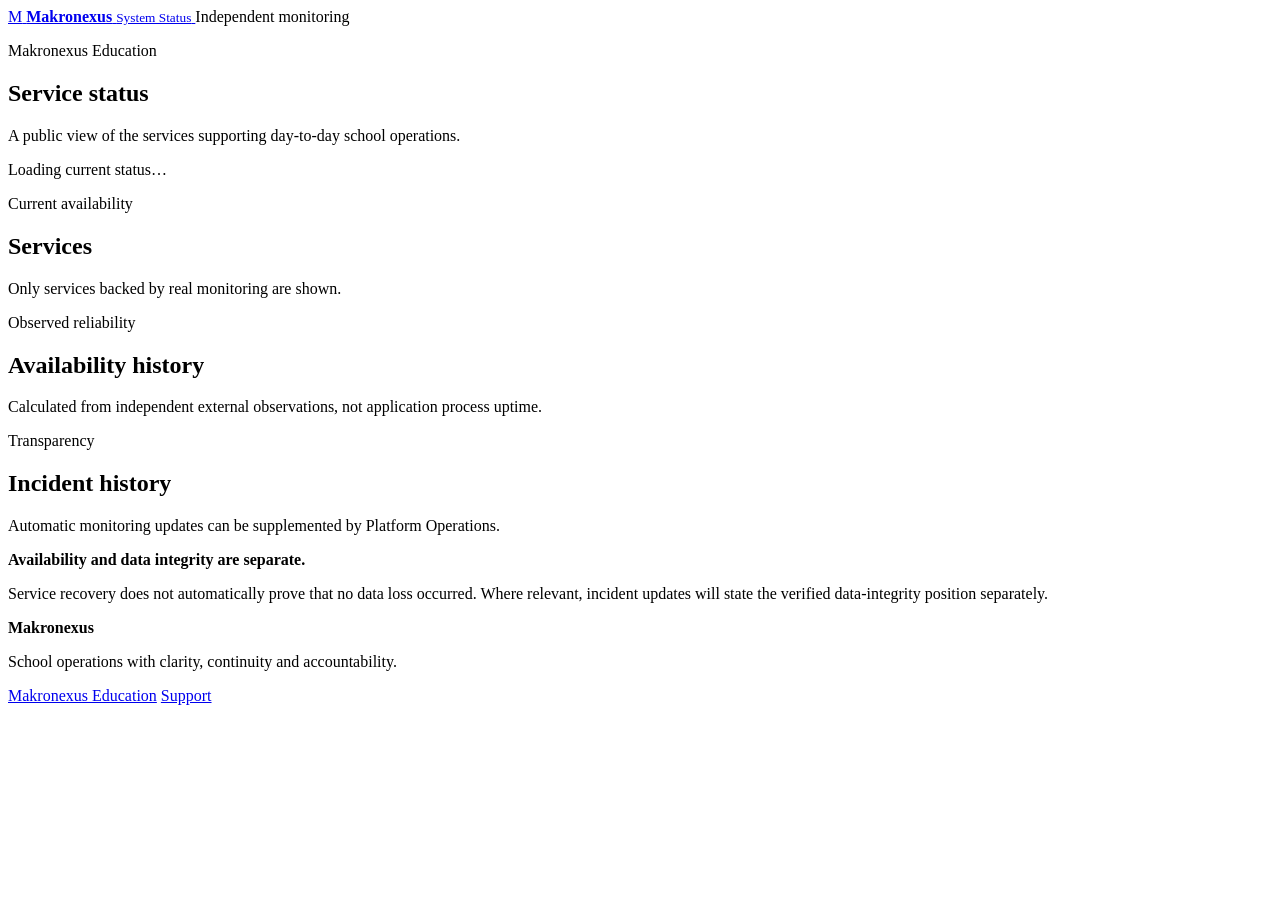
==== index.html @ 0be182cc "chore(pages): publish index.html" ====
<!doctype html>
<html lang="en">
  <head>
    <meta charset="utf-8" />
    <meta name="viewport" content="width=device-width, initial-scale=1" />
    <meta name="color-scheme" content="light" />
    <meta name="theme-color" content="#07111f" />
    <meta name="description" content="Independent service status for Makronexus Education." />
    <title>Makronexus Status</title>
    <link rel="icon" href="./favicon.svg" type="image/svg+xml" />
    <link rel="stylesheet" href="./assets/styles.css" />
  </head>
  <body>
    <header class="site-header">
      <div class="shell header-inner">
        <a class="brand" href="https://www.makronexus.com" rel="noreferrer">
          <span class="brand-mark" aria-hidden="true">M</span>
          <span>
            <strong>Makronexus</strong>
            <small>System Status</small>
          </span>
        </a>
        <span class="independent-badge">Independent monitoring</span>
      </div>
    </header>

    <main class="shell main-content">
      <section class="hero" aria-labelledby="status-heading">
        <div>
          <p class="eyebrow">Makronexus Education</p>
          <h1 id="status-heading">Service status</h1>
          <p class="lead">A public view of the services supporting day-to-day school operations.</p>
        </div>
        <div id="last-checked" class="last-checked" aria-live="polite">Loading current status…</div>
      </section>

      <section id="overall" class="overall-panel" aria-live="polite">
        <div class="skeleton-line wide"></div>
        <div class="skeleton-line"></div>
      </section>

      <section class="section" aria-labelledby="components-heading">
        <div class="section-heading">
          <div>
            <p class="eyebrow">Current availability</p>
            <h2 id="components-heading">Services</h2>
          </div>
          <p>Only services backed by real monitoring are shown.</p>
        </div>
        <div id="components" class="component-list" aria-live="polite"></div>
      </section>

      <section class="section" aria-labelledby="reliability-heading">
        <div class="section-heading">
          <div>
            <p class="eyebrow">Observed reliability</p>
            <h2 id="reliability-heading">Availability history</h2>
          </div>
          <p>Calculated from independent external observations, not application process uptime.</p>
        </div>
        <div id="uptime" class="uptime-grid"></div>
      </section>

      <section id="maintenance-section" class="section" aria-labelledby="maintenance-heading" hidden>
        <div class="section-heading">
          <div>
            <p class="eyebrow">Planned work</p>
            <h2 id="maintenance-heading">Scheduled maintenance</h2>
          </div>
        </div>
        <div id="maintenance" class="timeline"></div>
      </section>

      <section class="section" aria-labelledby="incidents-heading">
        <div class="section-heading">
          <div>
            <p class="eyebrow">Transparency</p>
            <h2 id="incidents-heading">Incident history</h2>
          </div>
          <p>Automatic monitoring updates can be supplemented by Platform Operations.</p>
        </div>
        <div id="incidents" class="timeline" aria-live="polite"></div>
      </section>

      <aside class="integrity-note">
        <strong>Availability and data integrity are separate.</strong>
        <p>Service recovery does not automatically prove that no data loss occurred. Where relevant, incident updates will state the verified data-integrity position separately.</p>
      </aside>
    </main>

    <footer class="site-footer">
      <div class="shell footer-inner">
        <div>
          <strong>Makronexus</strong>
          <p>School operations with clarity, continuity and accountability.</p>
        </div>
        <div class="footer-links">
          <a href="https://education.makronexus.com">Makronexus Education</a>
          <a href="mailto:support@makronexus.com">Support</a>
        </div>
      </div>
    </footer>

    <noscript>This status page requires JavaScript to load the latest monitoring data.</noscript>
    <script src="./assets/app.js" defer></script>
  </body>
</html>
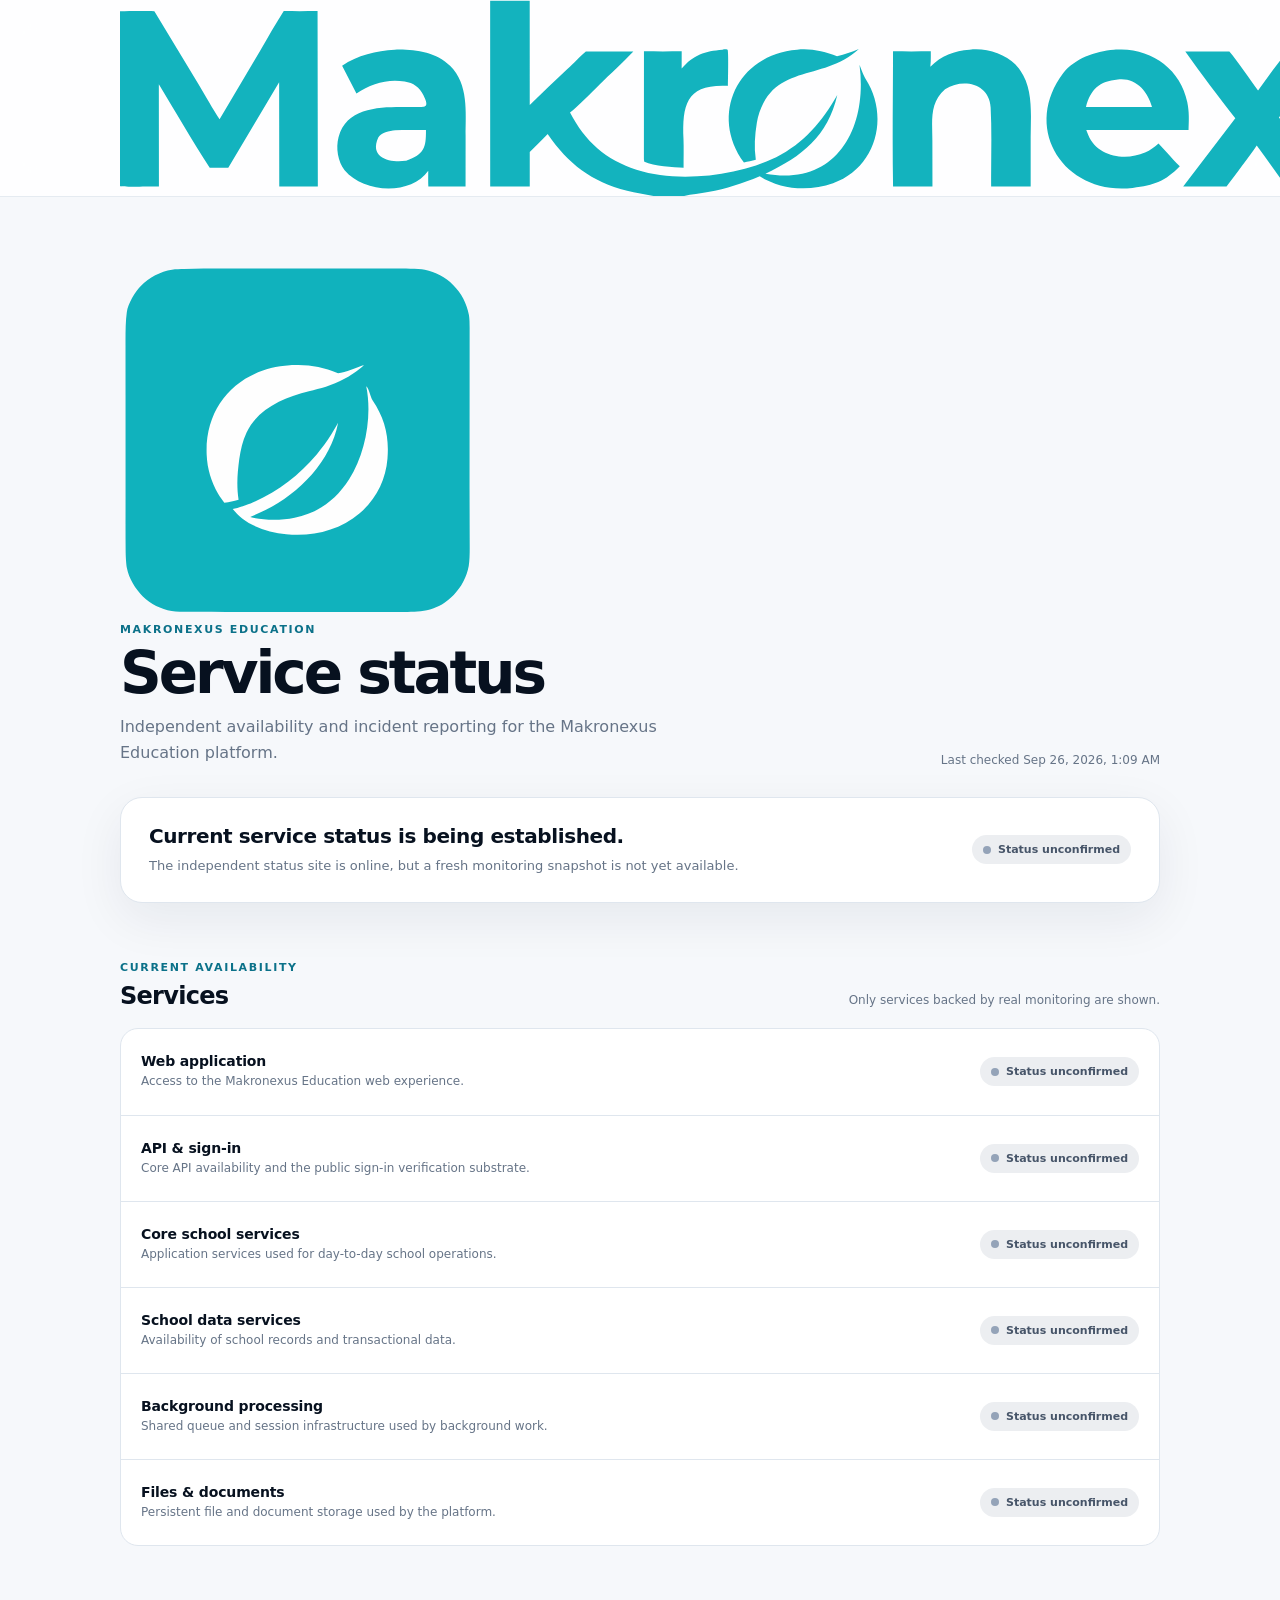
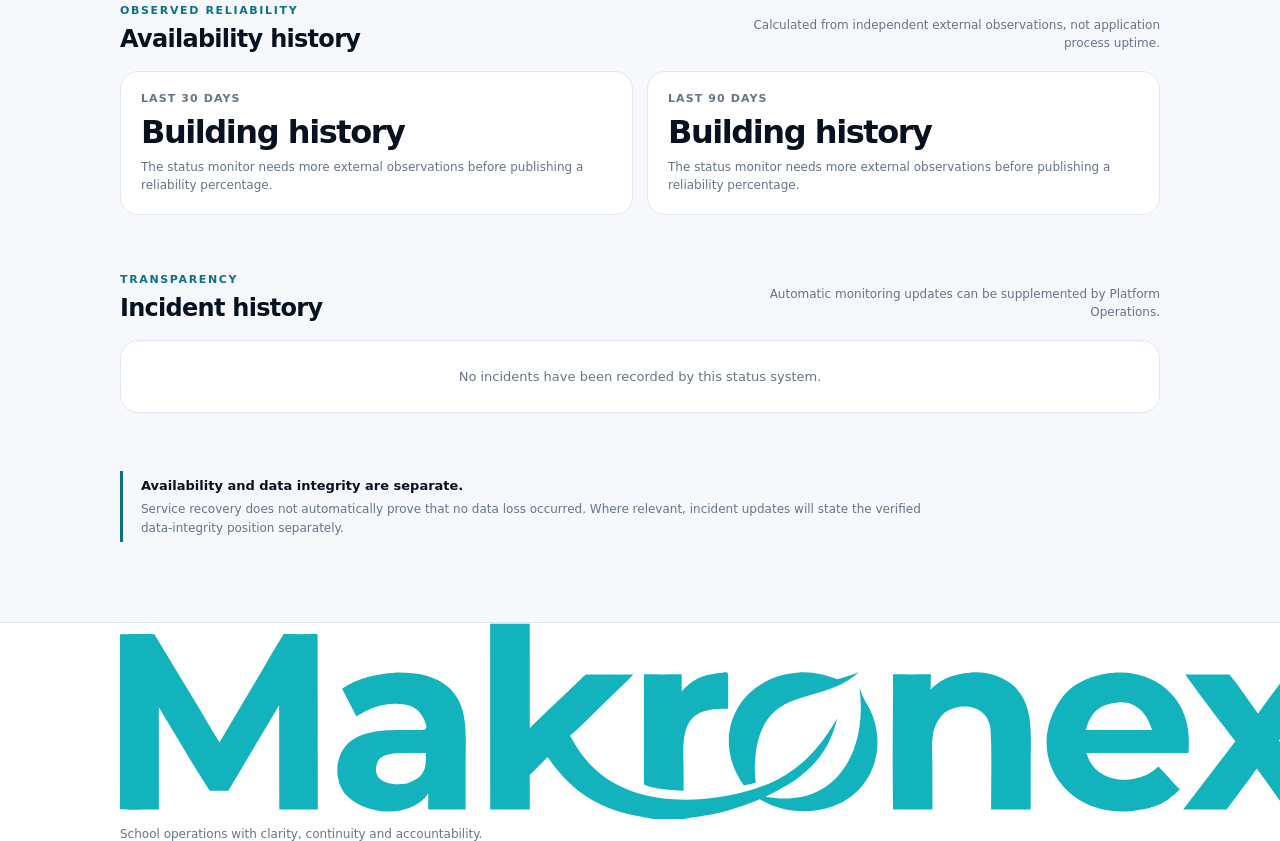
==== commit 90e5ea4c: "brand: apply canonical Makronexus identity to status page" ====
--- a/index.html
+++ b/index.html
@@ -7,29 +7,30 @@
     <meta name="theme-color" content="#07111f" />
     <meta name="description" content="Independent service status for Makronexus Education." />
     <title>Makronexus Status</title>
-    <link rel="icon" href="./favicon.svg" type="image/svg+xml" />
+    <link rel="icon" href="./assets/mn-logo.svg" type="image/svg+xml" />
     <link rel="stylesheet" href="./assets/styles.css" />
   </head>
   <body>
     <header class="site-header">
       <div class="shell header-inner">
-        <a class="brand" href="https://www.makronexus.com" rel="noreferrer">
-          <span class="brand-mark" aria-hidden="true">M</span>
-          <span>
-            <strong>Makronexus</strong>
-            <small>System Status</small>
-          </span>
+        <a class="brand" href="https://www.makronexus.com" rel="noreferrer" aria-label="Makronexus">
+          <img class="brand-wordmark" src="./assets/mn-wordmark.svg" alt="Makronexus" />
+          <span class="brand-divider" aria-hidden="true"></span>
+          <span class="brand-product">System Status</span>
         </a>
-        <span class="independent-badge">Independent monitoring</span>
+        <span class="independent-badge"><span class="independent-dot" aria-hidden="true"></span>Independent monitoring</span>
       </div>
     </header>
 
     <main class="shell main-content">
       <section class="hero" aria-labelledby="status-heading">
-        <div>
-          <p class="eyebrow">Makronexus Education</p>
+        <div class="hero-copy">
+          <div class="hero-brandline">
+            <img class="hero-mark" src="./assets/mn-logo.svg" alt="" aria-hidden="true" />
+            <p class="eyebrow">Makronexus Education</p>
+          </div>
           <h1 id="status-heading">Service status</h1>
-          <p class="lead">A public view of the services supporting day-to-day school operations.</p>
+          <p class="lead">Independent availability and incident reporting for the Makronexus Education platform.</p>
         </div>
         <div id="last-checked" class="last-checked" aria-live="polite">Loading current status…</div>
       </section>
@@ -90,8 +91,8 @@
 
     <footer class="site-footer">
       <div class="shell footer-inner">
-        <div>
-          <strong>Makronexus</strong>
+        <div class="footer-brand">
+          <img class="footer-wordmark" src="./assets/mn-wordmark.svg" alt="Makronexus" />
           <p>School operations with clarity, continuity and accountability.</p>
         </div>
         <div class="footer-links">
--- a/assets/styles.css
+++ b/assets/styles.css
@@ -0,0 +1,105 @@
+:root {
+  --ink: #07111f;
+  --muted: #667487;
+  --line: #dfe6ee;
+  --surface: #ffffff;
+  --page: #f6f8fb;
+  --green: #087f5b;
+  --green-bg: #e9f8f2;
+  --amber: #9a5b06;
+  --amber-bg: #fff5df;
+  --red: #b4233c;
+  --red-bg: #ffebef;
+  --blue: #0b7189;
+  --blue-bg: #e9f7fa;
+  --shadow: 0 16px 50px rgba(19, 35, 56, 0.07);
+}
+* { box-sizing: border-box; }
+html { background: var(--page); }
+body {
+  margin: 0; min-height: 100vh; background: var(--page); color: var(--ink);
+  font-family: Inter, ui-sans-serif, system-ui, -apple-system, BlinkMacSystemFont, "Segoe UI", sans-serif;
+  -webkit-font-smoothing: antialiased;
+}
+a { color: inherit; }
+.shell { width: min(100% - 40px, 1040px); margin-inline: auto; }
+.site-header { border-bottom: 1px solid rgba(223, 230, 238, 0.8); background: rgba(255,255,255,.86); backdrop-filter: blur(18px); }
+.header-inner { min-height: 70px; display: flex; align-items: center; justify-content: space-between; gap: 20px; }
+.brand { display: inline-flex; align-items: center; gap: 11px; text-decoration: none; }
+.brand-mark { width: 34px; height: 34px; border-radius: 10px; display: grid; place-items: center; background: var(--ink); color: white; font-weight: 800; letter-spacing: -.04em; }
+.brand strong { display: block; font-size: 14px; letter-spacing: -.01em; }
+.brand small { display: block; margin-top: 1px; color: var(--muted); font-size: 11px; }
+.independent-badge { border: 1px solid var(--line); border-radius: 999px; padding: 7px 10px; color: var(--muted); background: white; font-size: 11px; font-weight: 700; }
+.main-content { padding-block: 64px 80px; }
+.hero { display: flex; align-items: end; justify-content: space-between; gap: 40px; margin-bottom: 30px; }
+.eyebrow { margin: 0 0 8px; color: var(--blue); font-size: 11px; font-weight: 800; letter-spacing: .15em; text-transform: uppercase; }
+h1, h2, h3, p { margin-top: 0; }
+h1 { margin-bottom: 12px; font-size: clamp(38px, 6vw, 58px); line-height: 1; letter-spacing: -.052em; }
+h2 { margin-bottom: 0; font-size: 24px; letter-spacing: -.03em; }
+.lead { max-width: 610px; margin-bottom: 0; color: var(--muted); font-size: 16px; line-height: 1.65; }
+.last-checked { color: var(--muted); font-size: 12px; white-space: nowrap; }
+.overall-panel { border: 1px solid var(--line); border-radius: 22px; padding: 26px 28px; background: var(--surface); box-shadow: var(--shadow); }
+.overall-row { display: flex; align-items: center; justify-content: space-between; gap: 24px; }
+.overall-title { display: flex; align-items: center; gap: 12px; font-size: 20px; font-weight: 760; letter-spacing: -.02em; }
+.overall-panel p { margin: 8px 0 0; color: var(--muted); line-height: 1.55; font-size: 13px; }
+.status-pill { display: inline-flex; align-items: center; gap: 7px; border-radius: 999px; padding: 8px 11px; font-size: 11px; font-weight: 800; white-space: nowrap; }
+.status-dot { width: 8px; height: 8px; border-radius: 50%; background: currentColor; }
+.status-operational { color: var(--green); background: var(--green-bg); }
+.status-degraded { color: var(--amber); background: var(--amber-bg); }
+.status-outage { color: var(--red); background: var(--red-bg); }
+.status-maintenance { color: var(--blue); background: var(--blue-bg); }
+.section { padding-top: 58px; }
+.section-heading { display: flex; align-items: end; justify-content: space-between; gap: 30px; margin-bottom: 18px; }
+.section-heading > p { max-width: 430px; margin: 0; color: var(--muted); font-size: 12px; line-height: 1.55; text-align: right; }
+.component-list { border: 1px solid var(--line); border-radius: 18px; overflow: hidden; background: var(--surface); }
+.component { display: grid; grid-template-columns: 1fr auto; align-items: center; gap: 20px; min-height: 86px; padding: 17px 20px; border-top: 1px solid var(--line); }
+.component:first-child { border-top: 0; }
+.component h3 { margin-bottom: 4px; font-size: 14px; letter-spacing: -.01em; }
+.component p { margin: 0; color: var(--muted); font-size: 12px; line-height: 1.45; }
+.uptime-grid { display: grid; grid-template-columns: repeat(2, minmax(0, 1fr)); gap: 14px; }
+.uptime-card { border: 1px solid var(--line); border-radius: 18px; padding: 20px; background: var(--surface); }
+.uptime-card .period { color: var(--muted); font-size: 11px; font-weight: 700; text-transform: uppercase; letter-spacing: .1em; }
+.uptime-value { margin-top: 8px; font-size: 32px; font-weight: 790; letter-spacing: -.045em; }
+.uptime-card p { margin: 7px 0 0; color: var(--muted); font-size: 12px; line-height: 1.5; }
+.timeline { border: 1px solid var(--line); border-radius: 18px; overflow: hidden; background: var(--surface); }
+.timeline-item { padding: 20px; border-top: 1px solid var(--line); }
+.timeline-item:first-child { border-top: 0; }
+.timeline-top { display: flex; justify-content: space-between; gap: 20px; }
+.timeline-item h3 { margin: 0; font-size: 14px; }
+.timeline-meta { color: var(--muted); font-size: 11px; white-space: nowrap; }
+.timeline-item > p { margin: 8px 0 0; color: var(--muted); font-size: 12px; line-height: 1.55; }
+.incident-updates { margin: 13px 0 0; padding-left: 18px; color: var(--muted); font-size: 12px; line-height: 1.55; }
+.incident-updates li + li { margin-top: 7px; }
+.empty { padding: 28px 20px; color: var(--muted); font-size: 13px; text-align: center; }
+.integrity-note { margin-top: 58px; border-left: 3px solid var(--blue); padding: 4px 0 4px 18px; }
+.integrity-note strong { font-size: 13px; }
+.integrity-note p { max-width: 780px; margin: 6px 0 0; color: var(--muted); font-size: 12px; line-height: 1.6; }
+.site-footer { border-top: 1px solid var(--line); background: white; }
+.footer-inner { min-height: 120px; display: flex; align-items: center; justify-content: space-between; gap: 30px; }
+.footer-inner strong { font-size: 14px; }
+.footer-inner p { margin: 4px 0 0; color: var(--muted); font-size: 12px; }
+.footer-links { display: flex; gap: 18px; }
+.footer-links a { color: var(--muted); font-size: 12px; font-weight: 650; text-decoration: none; }
+.footer-links a:hover { color: var(--ink); }
+.skeleton-line { width: 44%; height: 14px; border-radius: 7px; background: #edf1f5; }
+.skeleton-line.wide { width: 72%; height: 20px; margin-bottom: 12px; }
+.error-panel { border-color: #f0bbc6; background: #fff8f9; }
+
+@media (max-width: 720px) {
+  .shell { width: min(100% - 28px, 1040px); }
+  .independent-badge { display: none; }
+  .main-content { padding-block: 42px 60px; }
+  .hero, .section-heading, .overall-row, .footer-inner { align-items: flex-start; flex-direction: column; }
+  .last-checked { white-space: normal; }
+  .section-heading > p { text-align: left; }
+  .uptime-grid { grid-template-columns: 1fr; }
+  .component { grid-template-columns: 1fr; gap: 11px; }
+  .footer-inner { padding-block: 30px; }
+}
+
+@media (prefers-reduced-motion: reduce) {
+  *, *::before, *::after { scroll-behavior: auto !important; transition: none !important; }
+}
+
+.status-unknown { background: rgba(100,116,139,.12); color: #475569; }
+.status-unknown .status-dot { background: #94a3b8; }
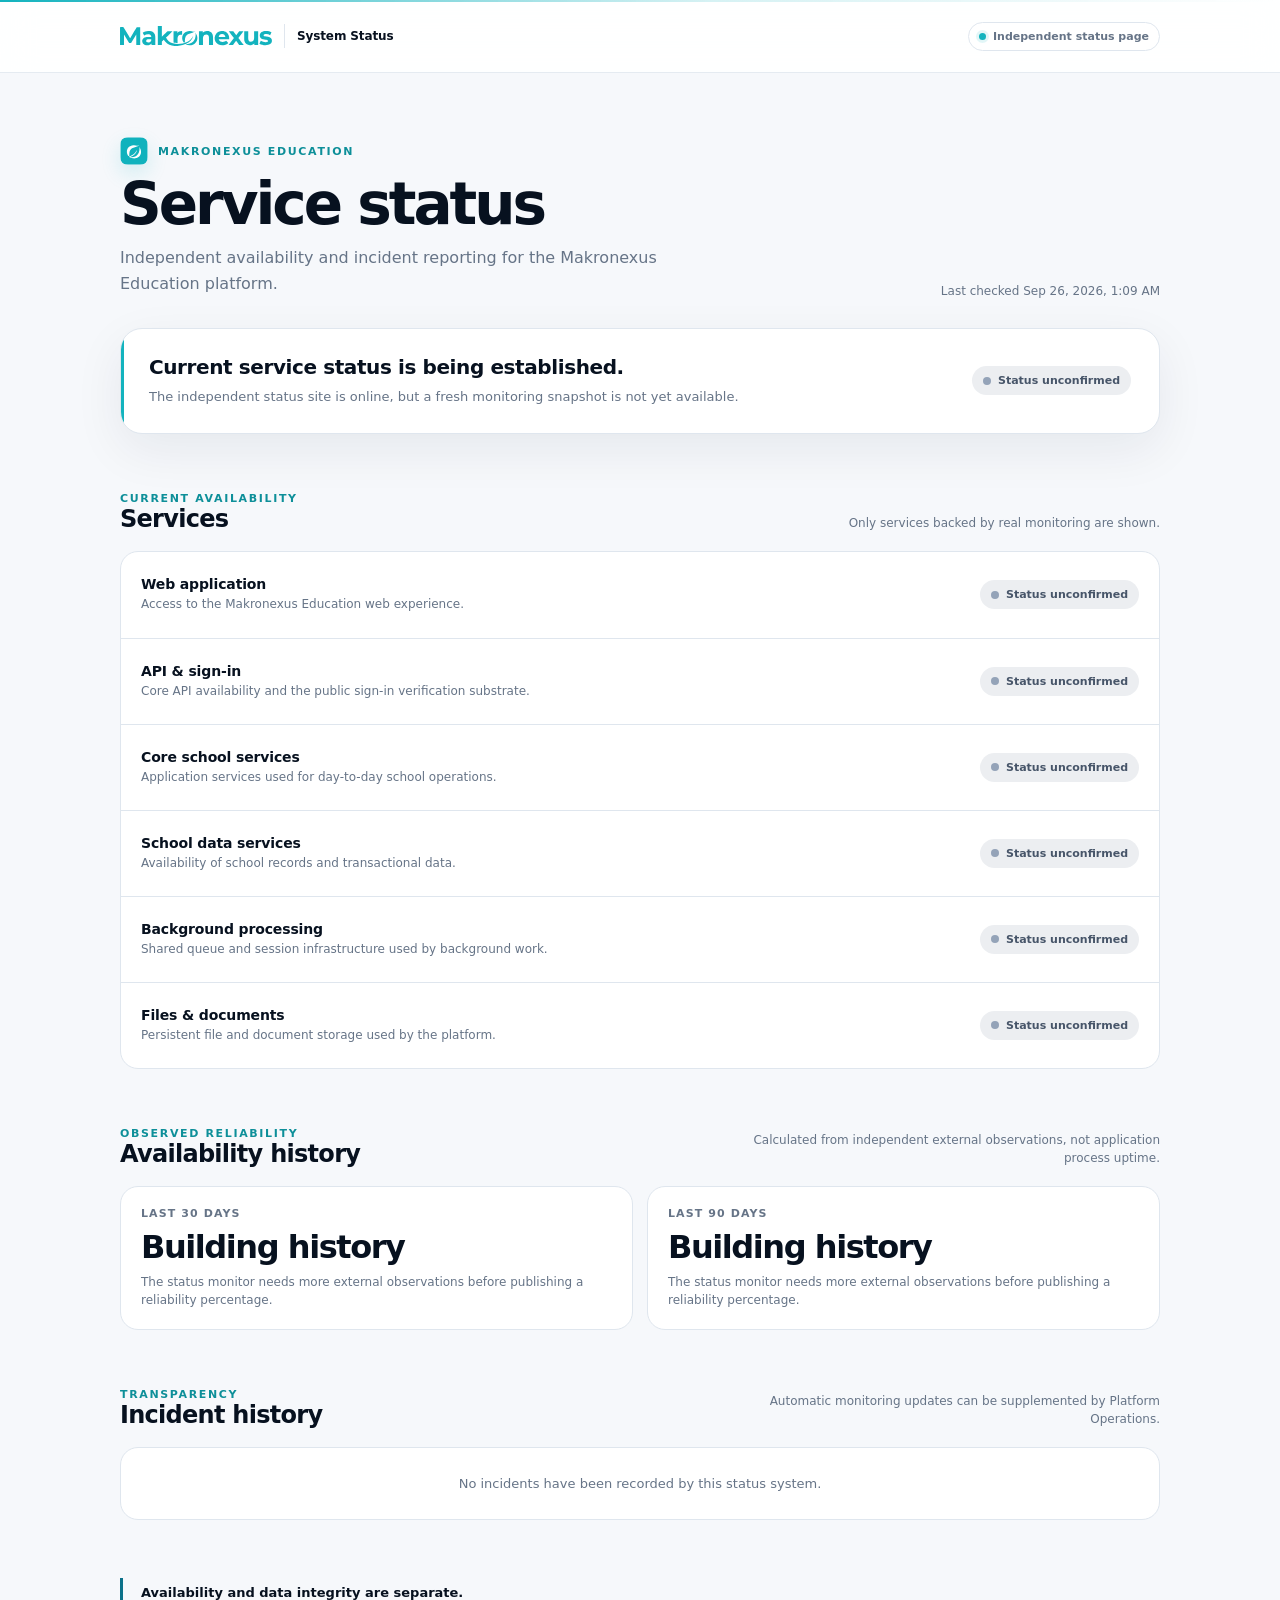
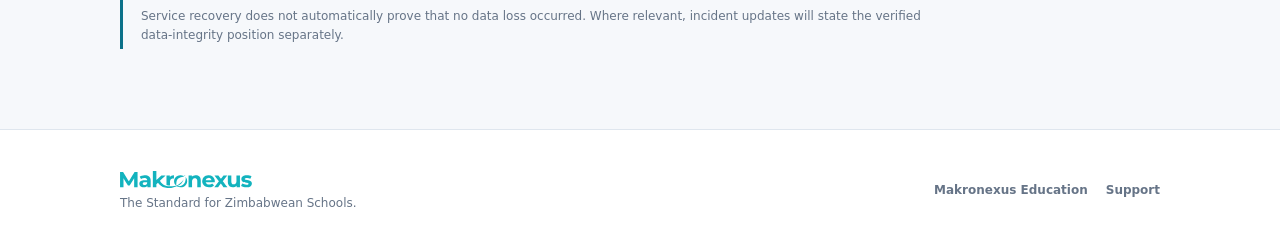
==== commit f452650d: "brand: refine status identity copy" ====
--- a/index.html
+++ b/index.html
@@ -18,7 +18,7 @@
           <span class="brand-divider" aria-hidden="true"></span>
           <span class="brand-product">System Status</span>
         </a>
-        <span class="independent-badge"><span class="independent-dot" aria-hidden="true"></span>Independent monitoring</span>
+        <span class="independent-badge"><span class="independent-dot" aria-hidden="true"></span>Independent status page</span>
       </div>
     </header>
 
@@ -93,7 +93,7 @@
       <div class="shell footer-inner">
         <div class="footer-brand">
           <img class="footer-wordmark" src="./assets/mn-wordmark.svg" alt="Makronexus" />
-          <p>School operations with clarity, continuity and accountability.</p>
+          <p>The Standard for Zimbabwean Schools.</p>
         </div>
         <div class="footer-links">
           <a href="https://education.makronexus.com">Makronexus Education</a>
--- a/assets/styles.css
+++ b/assets/styles.css
@@ -10,6 +10,9 @@
   --amber-bg: #fff5df;
   --red: #b4233c;
   --red-bg: #ffebef;
+  --brand: #13b3be;
+  --brand-deep: #0d8f99;
+  --brand-soft: #e8f8fa;
   --blue: #0b7189;
   --blue-bg: #e9f7fa;
   --shadow: 0 16px 50px rgba(19, 35, 56, 0.07);
@@ -23,22 +26,28 @@
 }
 a { color: inherit; }
 .shell { width: min(100% - 40px, 1040px); margin-inline: auto; }
-.site-header { border-bottom: 1px solid rgba(223, 230, 238, 0.8); background: rgba(255,255,255,.86); backdrop-filter: blur(18px); }
-.header-inner { min-height: 70px; display: flex; align-items: center; justify-content: space-between; gap: 20px; }
-.brand { display: inline-flex; align-items: center; gap: 11px; text-decoration: none; }
-.brand-mark { width: 34px; height: 34px; border-radius: 10px; display: grid; place-items: center; background: var(--ink); color: white; font-weight: 800; letter-spacing: -.04em; }
-.brand strong { display: block; font-size: 14px; letter-spacing: -.01em; }
-.brand small { display: block; margin-top: 1px; color: var(--muted); font-size: 11px; }
-.independent-badge { border: 1px solid var(--line); border-radius: 999px; padding: 7px 10px; color: var(--muted); background: white; font-size: 11px; font-weight: 700; }
+.site-header { position: sticky; top: 0; z-index: 20; border-bottom: 1px solid rgba(223, 230, 238, 0.8); background: rgba(255,255,255,.9); backdrop-filter: blur(18px); }
+.site-header::before { content: ""; position: absolute; inset: 0 0 auto; height: 2px; background: linear-gradient(90deg, var(--brand), rgba(19,179,190,.18) 55%, transparent); }
+.header-inner { min-height: 72px; display: flex; align-items: center; justify-content: space-between; gap: 20px; }
+.brand { display: inline-flex; align-items: center; gap: 12px; text-decoration: none; min-width: 0; }
+.brand-wordmark { display: block; width: 152px; height: auto; }
+.brand-divider { width: 1px; height: 24px; background: var(--line); }
+.brand-product { color: var(--ink); font-size: 12px; font-weight: 750; letter-spacing: -.01em; white-space: nowrap; }
+.independent-badge { display: inline-flex; align-items: center; gap: 7px; border: 1px solid var(--line); border-radius: 999px; padding: 7px 10px; color: var(--muted); background: white; font-size: 11px; font-weight: 700; }
+.independent-dot { width: 7px; height: 7px; border-radius: 50%; background: var(--brand); box-shadow: 0 0 0 3px rgba(19,179,190,.12); }
 .main-content { padding-block: 64px 80px; }
 .hero { display: flex; align-items: end; justify-content: space-between; gap: 40px; margin-bottom: 30px; }
-.eyebrow { margin: 0 0 8px; color: var(--blue); font-size: 11px; font-weight: 800; letter-spacing: .15em; text-transform: uppercase; }
+.hero-copy { position: relative; }
+.hero-brandline { display: flex; align-items: center; gap: 10px; margin-bottom: 10px; }
+.hero-mark { width: 28px; height: 28px; border-radius: 8px; box-shadow: 0 8px 20px rgba(19,179,190,.16); }
+.eyebrow { margin: 0; color: var(--brand-deep); font-size: 11px; font-weight: 800; letter-spacing: .15em; text-transform: uppercase; }
 h1, h2, h3, p { margin-top: 0; }
 h1 { margin-bottom: 12px; font-size: clamp(38px, 6vw, 58px); line-height: 1; letter-spacing: -.052em; }
 h2 { margin-bottom: 0; font-size: 24px; letter-spacing: -.03em; }
 .lead { max-width: 610px; margin-bottom: 0; color: var(--muted); font-size: 16px; line-height: 1.65; }
 .last-checked { color: var(--muted); font-size: 12px; white-space: nowrap; }
-.overall-panel { border: 1px solid var(--line); border-radius: 22px; padding: 26px 28px; background: var(--surface); box-shadow: var(--shadow); }
+.overall-panel { position: relative; overflow: hidden; border: 1px solid var(--line); border-radius: 22px; padding: 26px 28px; background: var(--surface); box-shadow: var(--shadow); }
+.overall-panel::before { content: ""; position: absolute; inset: 0 auto 0 0; width: 3px; background: var(--brand); }
 .overall-row { display: flex; align-items: center; justify-content: space-between; gap: 24px; }
 .overall-title { display: flex; align-items: center; gap: 12px; font-size: 20px; font-weight: 760; letter-spacing: -.02em; }
 .overall-panel p { margin: 8px 0 0; color: var(--muted); line-height: 1.55; font-size: 13px; }
@@ -76,8 +85,9 @@
 .integrity-note p { max-width: 780px; margin: 6px 0 0; color: var(--muted); font-size: 12px; line-height: 1.6; }
 .site-footer { border-top: 1px solid var(--line); background: white; }
 .footer-inner { min-height: 120px; display: flex; align-items: center; justify-content: space-between; gap: 30px; }
-.footer-inner strong { font-size: 14px; }
-.footer-inner p { margin: 4px 0 0; color: var(--muted); font-size: 12px; }
+.footer-brand { display: flex; flex-direction: column; align-items: flex-start; }
+.footer-wordmark { width: 132px; height: auto; display: block; }
+.footer-inner p { margin: 8px 0 0; color: var(--muted); font-size: 12px; }
 .footer-links { display: flex; gap: 18px; }
 .footer-links a { color: var(--muted); font-size: 12px; font-weight: 650; text-decoration: none; }
 .footer-links a:hover { color: var(--ink); }
@@ -88,6 +98,9 @@
 @media (max-width: 720px) {
   .shell { width: min(100% - 28px, 1040px); }
   .independent-badge { display: none; }
+  .brand-wordmark { width: 132px; }
+  .brand-product { font-size: 11px; }
+  .brand-divider { height: 20px; }
   .main-content { padding-block: 42px 60px; }
   .hero, .section-heading, .overall-row, .footer-inner { align-items: flex-start; flex-direction: column; }
   .last-checked { white-space: normal; }
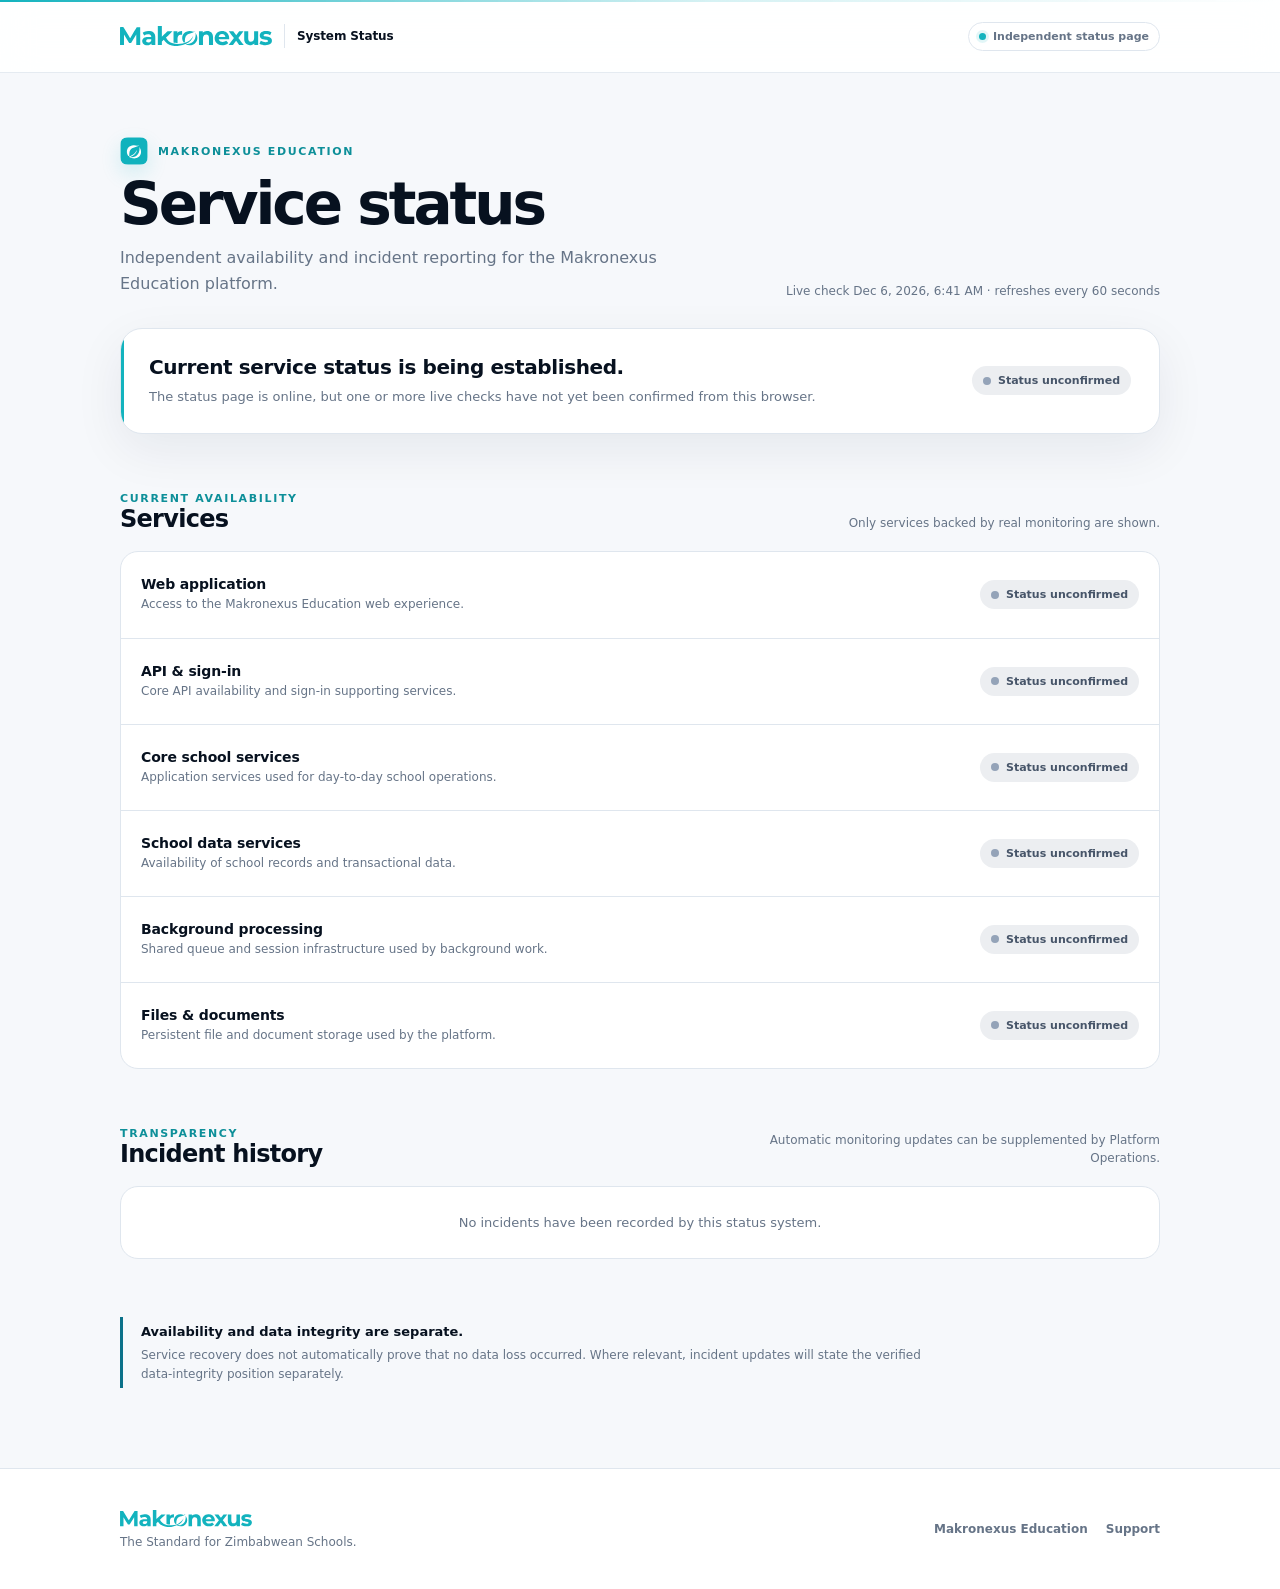
==== commit 56ac1935: "feat(status): hide reliability section until measured" ====
--- a/index.html
+++ b/index.html
@@ -51,7 +51,7 @@
         <div id="components" class="component-list" aria-live="polite"></div>
       </section>
 
-      <section class="section" aria-labelledby="reliability-heading">
+      <section id="reliability-section" class="section" aria-labelledby="reliability-heading">
         <div class="section-heading">
           <div>
             <p class="eyebrow">Observed reliability</p>
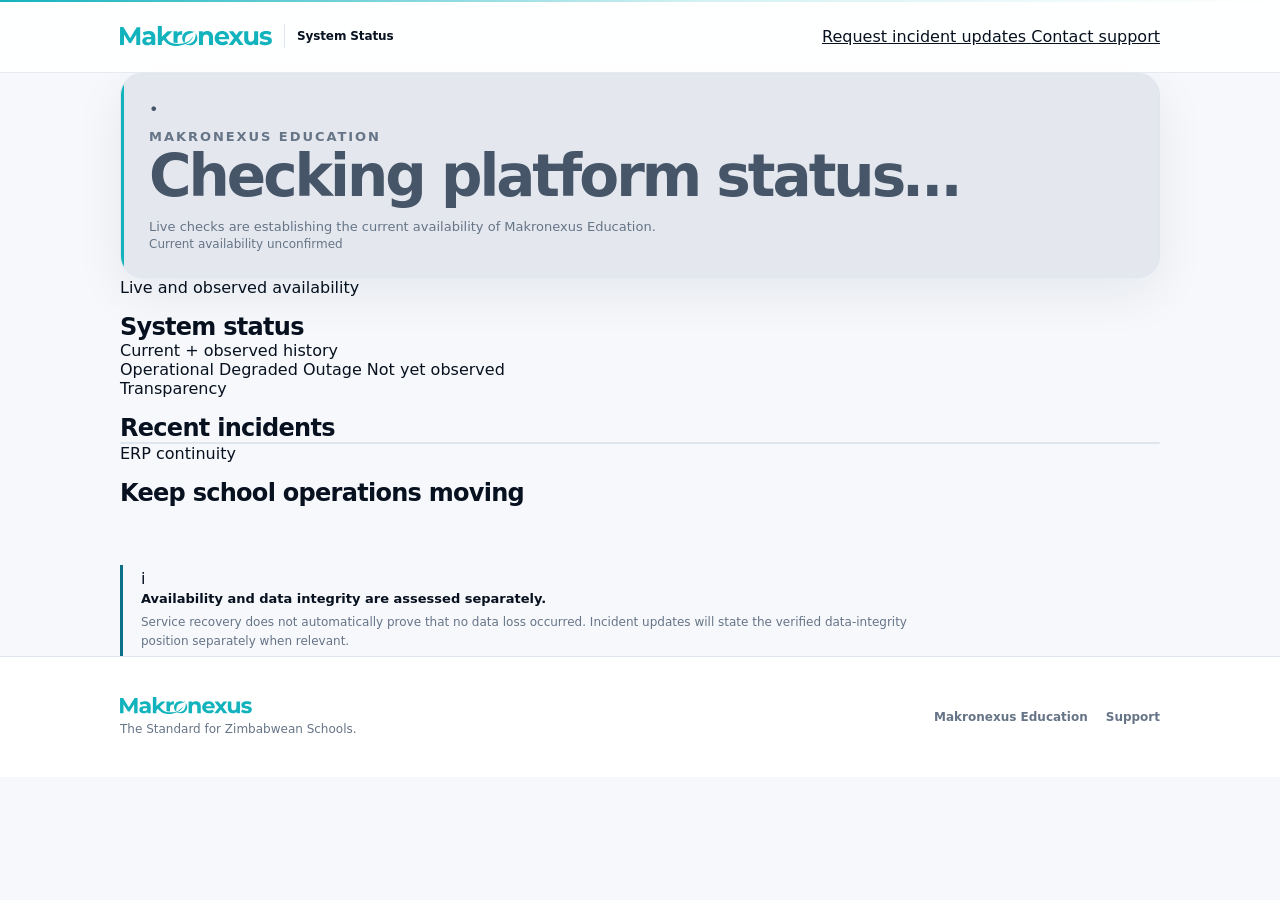
==== commit 94d6d930: "feat(status): redesign public status experience" ====
--- a/index.html
+++ b/index.html
@@ -4,105 +4,157 @@
     <meta charset="utf-8" />
     <meta name="viewport" content="width=device-width, initial-scale=1" />
     <meta name="color-scheme" content="light" />
-    <meta name="theme-color" content="#07111f" />
-    <meta name="description" content="Independent service status for Makronexus Education." />
-    <title>Makronexus Status</title>
+    <meta name="theme-color" content="#ffffff" />
+    <meta
+      name="description"
+      content="Independent service status for Makronexus Education."
+    />
+    <title>Makronexus System Status</title>
     <link rel="icon" href="./assets/mn-logo.svg" type="image/svg+xml" />
     <link rel="stylesheet" href="./assets/styles.css" />
   </head>
   <body>
     <header class="site-header">
       <div class="shell header-inner">
-        <a class="brand" href="https://www.makronexus.com" rel="noreferrer" aria-label="Makronexus">
-          <img class="brand-wordmark" src="./assets/mn-wordmark.svg" alt="Makronexus" />
+        <a
+          class="brand"
+          href="https://www.makronexus.com"
+          rel="noreferrer"
+          aria-label="Makronexus"
+        >
+          <img
+            class="brand-wordmark"
+            src="./assets/mn-wordmark.svg"
+            alt="Makronexus"
+          />
           <span class="brand-divider" aria-hidden="true"></span>
           <span class="brand-product">System Status</span>
         </a>
-        <span class="independent-badge"><span class="independent-dot" aria-hidden="true"></span>Independent status page</span>
+
+        <div class="header-actions">
+          <a
+            class="button button-secondary"
+            href="mailto:support@makronexus.com?subject=Makronexus%20incident%20updates"
+          >
+            Request incident updates
+          </a>
+          <a
+            class="button button-primary"
+            href="mailto:support@makronexus.com?subject=Makronexus%20support"
+          >
+            Contact support
+          </a>
+        </div>
       </div>
     </header>
 
-    <main class="shell main-content">
-      <section class="hero" aria-labelledby="status-heading">
-        <div class="hero-copy">
-          <div class="hero-brandline">
-            <img class="hero-mark" src="./assets/mn-logo.svg" alt="" aria-hidden="true" />
-            <p class="eyebrow">Makronexus Education</p>
-          </div>
-          <h1 id="status-heading">Service status</h1>
-          <p class="lead">Independent availability and incident reporting for the Makronexus Education platform.</p>
+    <main class="shell page">
+      <section id="overall-panel" class="overall-panel status-unknown" aria-live="polite">
+        <div class="overall-icon" aria-hidden="true">•</div>
+        <div class="overall-copy">
+          <p class="eyebrow">Makronexus Education</p>
+          <h1 id="overall-title">Checking platform status…</h1>
+          <p id="overall-message">
+            Live checks are establishing the current availability of Makronexus Education.
+          </p>
         </div>
-        <div id="last-checked" class="last-checked" aria-live="polite">Loading current status…</div>
+        <div id="last-checked" class="last-checked">Starting live checks…</div>
       </section>
 
-      <section id="overall" class="overall-panel" aria-live="polite">
-        <div class="skeleton-line wide"></div>
-        <div class="skeleton-line"></div>
+      <section class="status-card" aria-labelledby="system-status-heading">
+        <div class="card-heading">
+          <div>
+            <p class="section-kicker">Live and observed availability</p>
+            <h2 id="system-status-heading">System status</h2>
+          </div>
+          <div class="history-period" aria-label="History period">
+            <span>Current + observed history</span>
+          </div>
+        </div>
+
+        <div id="service-list" class="service-list" aria-live="polite"></div>
+
+        <div class="status-legend" aria-label="Status legend">
+          <span><i class="legend-dot operational"></i>Operational</span>
+          <span><i class="legend-dot degraded"></i>Degraded</span>
+          <span><i class="legend-dot outage"></i>Outage</span>
+          <span><i class="legend-dot unknown"></i>Not yet observed</span>
+        </div>
       </section>
 
-      <section class="section" aria-labelledby="components-heading">
-        <div class="section-heading">
+      <section id="active-incident-section" class="incident-card" hidden aria-labelledby="active-incident-heading">
+        <div class="card-heading compact">
           <div>
-            <p class="eyebrow">Current availability</p>
-            <h2 id="components-heading">Services</h2>
+            <p class="section-kicker">Current incident</p>
+            <h2 id="active-incident-heading">Service disruption</h2>
           </div>
-          <p>Only services backed by real monitoring are shown.</p>
+          <span id="active-incident-status" class="incident-badge">Investigating</span>
         </div>
-        <div id="components" class="component-list" aria-live="polite"></div>
+        <div id="active-incident-body"></div>
       </section>
 
-      <section id="reliability-section" class="section" aria-labelledby="reliability-heading">
-        <div class="section-heading">
+      <div class="lower-grid">
+        <section class="timeline-card" aria-labelledby="incidents-heading">
+          <div class="card-heading compact">
+            <div>
+              <p class="section-kicker">Transparency</p>
+              <h2 id="incidents-heading">Recent incidents</h2>
+            </div>
+          </div>
+          <div id="incidents" class="timeline"></div>
+        </section>
+
+        <section class="continuity-card" aria-labelledby="continuity-heading">
+          <div class="card-heading compact">
+            <div>
+              <p class="section-kicker">ERP continuity</p>
+              <h2 id="continuity-heading">Keep school operations moving</h2>
+            </div>
+          </div>
+          <div id="continuity-guidance" class="guidance-list"></div>
+        </section>
+      </div>
+
+      <section id="maintenance-section" class="timeline-card" hidden aria-labelledby="maintenance-heading">
+        <div class="card-heading compact">
           <div>
-            <p class="eyebrow">Observed reliability</p>
-            <h2 id="reliability-heading">Availability history</h2>
-          </div>
-          <p>Calculated from independent external observations, not application process uptime.</p>
-        </div>
-        <div id="uptime" class="uptime-grid"></div>
-      </section>
-
-      <section id="maintenance-section" class="section" aria-labelledby="maintenance-heading" hidden>
-        <div class="section-heading">
-          <div>
-            <p class="eyebrow">Planned work</p>
+            <p class="section-kicker">Planned work</p>
             <h2 id="maintenance-heading">Scheduled maintenance</h2>
           </div>
         </div>
         <div id="maintenance" class="timeline"></div>
       </section>
 
-      <section class="section" aria-labelledby="incidents-heading">
-        <div class="section-heading">
-          <div>
-            <p class="eyebrow">Transparency</p>
-            <h2 id="incidents-heading">Incident history</h2>
-          </div>
-          <p>Automatic monitoring updates can be supplemented by Platform Operations.</p>
+      <aside class="integrity-note">
+        <div class="integrity-mark" aria-hidden="true">i</div>
+        <div>
+          <strong>Availability and data integrity are assessed separately.</strong>
+          <p>
+            Service recovery does not automatically prove that no data loss occurred.
+            Incident updates will state the verified data-integrity position separately when relevant.
+          </p>
         </div>
-        <div id="incidents" class="timeline" aria-live="polite"></div>
-      </section>
-
-      <aside class="integrity-note">
-        <strong>Availability and data integrity are separate.</strong>
-        <p>Service recovery does not automatically prove that no data loss occurred. Where relevant, incident updates will state the verified data-integrity position separately.</p>
       </aside>
     </main>
 
     <footer class="site-footer">
       <div class="shell footer-inner">
         <div class="footer-brand">
-          <img class="footer-wordmark" src="./assets/mn-wordmark.svg" alt="Makronexus" />
+          <img
+            class="footer-wordmark"
+            src="./assets/mn-wordmark.svg"
+            alt="Makronexus"
+          />
           <p>The Standard for Zimbabwean Schools.</p>
         </div>
-        <div class="footer-links">
+        <nav class="footer-links" aria-label="Footer">
           <a href="https://education.makronexus.com">Makronexus Education</a>
           <a href="mailto:support@makronexus.com">Support</a>
-        </div>
+        </nav>
       </div>
     </footer>
 
-    <noscript>This status page requires JavaScript to load the latest monitoring data.</noscript>
+    <noscript>This status page requires JavaScript to load live monitoring data.</noscript>
     <script src="./assets/app.js" defer></script>
   </body>
 </html>
